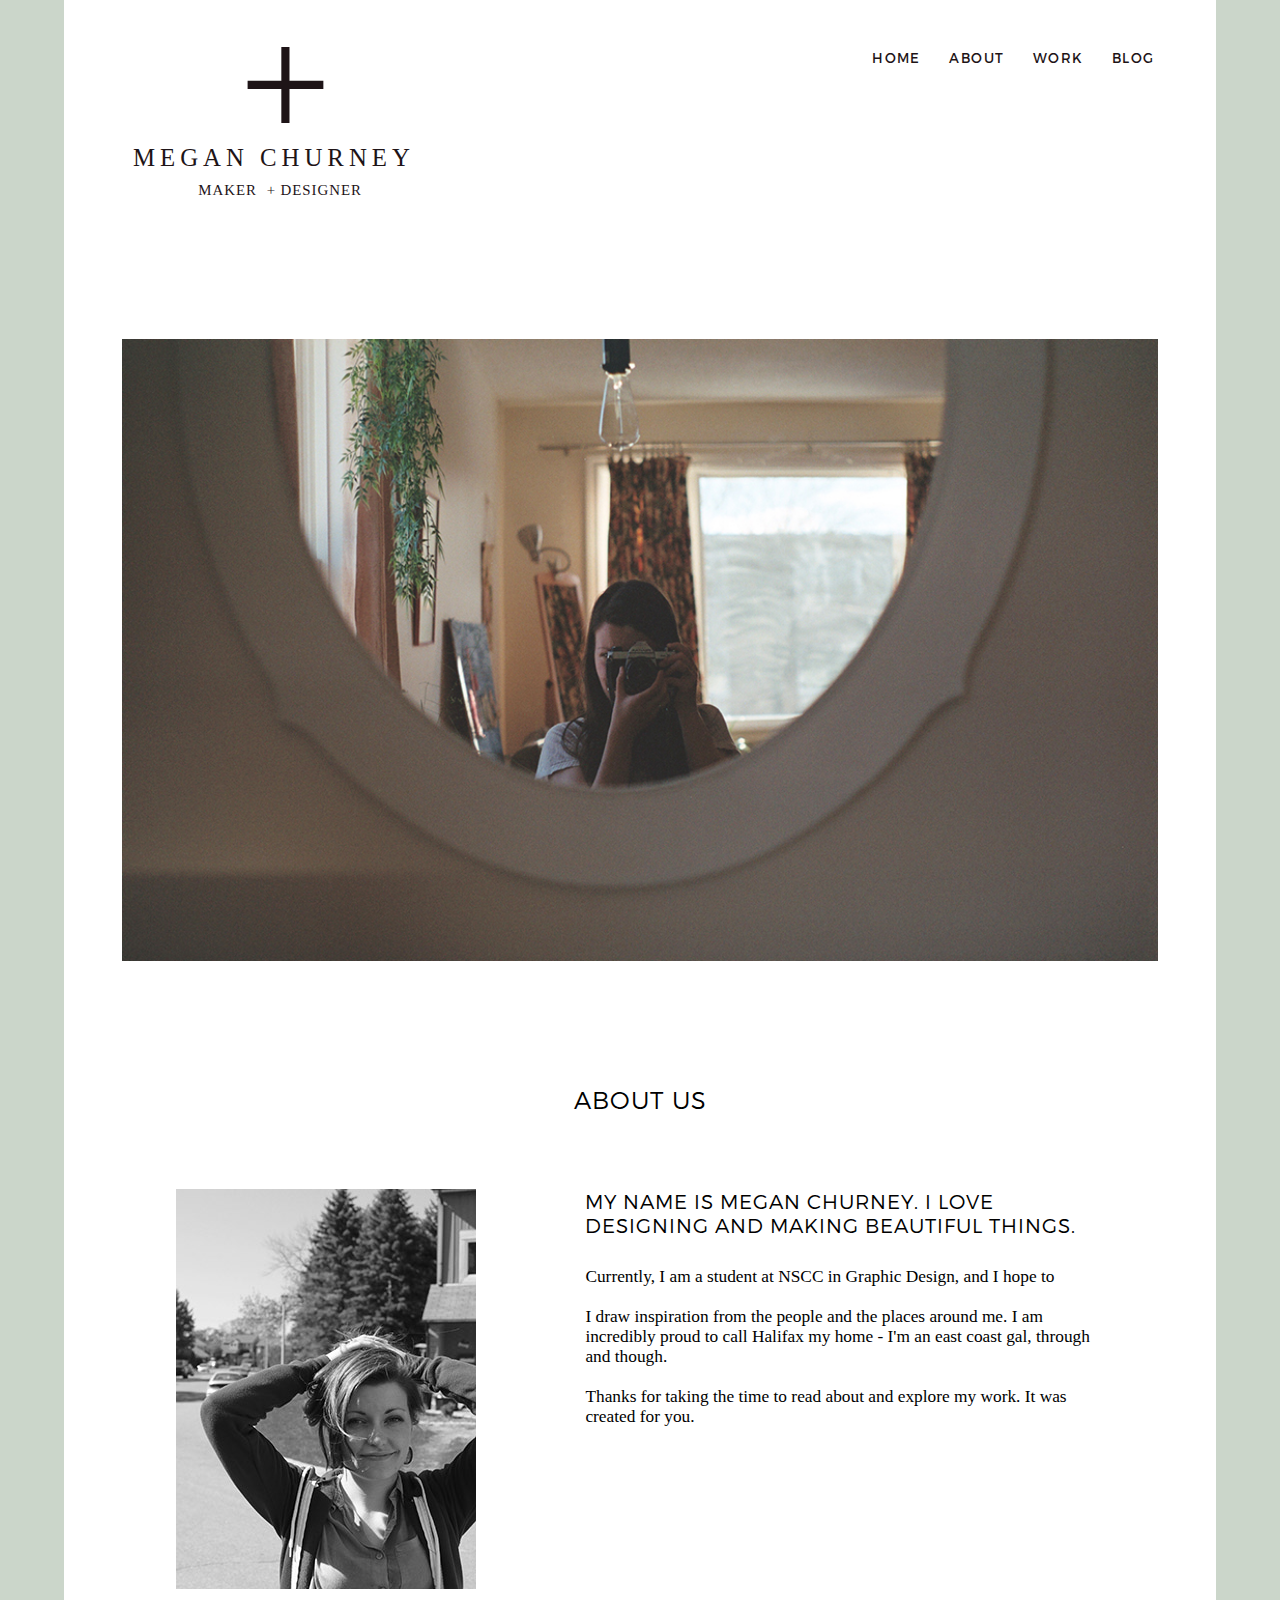
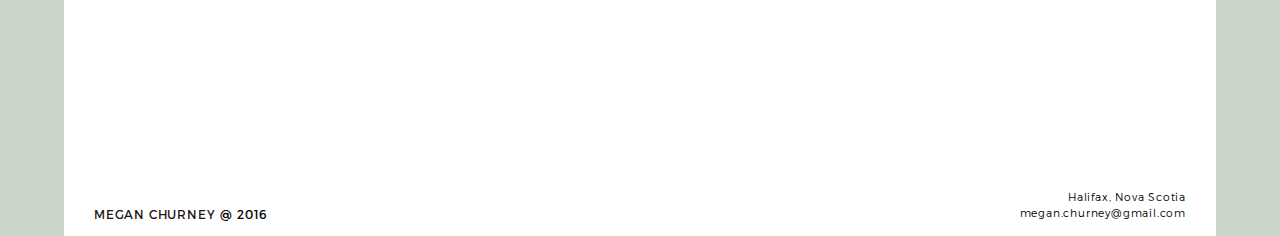
==== about.html @ f29d2ff0 "First Commit" ====
<!DOCTYPE html>
<html lan="en">
<head>
	<meta charset="UTF-8">
	<meta name="viewport" content="width=device-width; initial-scale=1.0; maximum-scale=1.0;">
	<title>Megan Churney | About</title>
	<link rel="stylesheet" href="stylesheets/style.css">
	<link rel="stylesheet" href="stylesheets/about.css">
</head>
<body>
	<div class="green-bars">
	<div class="wrapper">
	<header>
		<!-- INSERT LOGO HERE -->
		<img src="img/logo.svg" alt="Logo" />
		<nav>
			<a href="index.html">Home</a>
			<a href="about.html">About</a>
			<a href="work.html">Work</a>
			<a href="blog.html">Blog</a>
			<!-- <a href="shop.html">Shop</a> -->
		</nav>	
	</header>

	<div class="splash">
		<img src="img/about-splash.jpg" alt="About Page" />

	<!-- about-splash -->
	</div>

	<h1 class="page-title">About Us</h1>

	<div class="about">
		<!-- INSERT MEGAN HERE -->
		<img src="img/about-meg.jpg" alt="Megan" />

		<div class="about-blurb">
			<h2 class="subtitle">My name is Megan Churney. I love designing and making beautiful things.</h2>
			<p class="body-copy">Currently, I am a student at NSCC in Graphic Design, and I hope to </p>
			<p class="body-copy">I draw inspiration from the people and the places around me. I am incredibly proud to call Halifax my home - I'm an east coast gal, through and though. </p>
			<p class="body-copy">Thanks for taking the time to read about and explore my work. It was created for you.</p>
		<!-- about-blurb -->
		</div>
	<!-- about -->
	</div>

	<footer>
		<div>
		<a href="index.html">Megan Churney</a>@ 2016
		</div>

		<div>
			<p>Halifax, Nova Scotia</p>
			<p>megan.churney@gmail.com</p>
		</div>
	<!-- footer -->
	</footer>
	<!-- wrapper -->
	</div>
	<!-- green bars -->
	</div>
</body>
</html>
---- stylesheets/style.css ----
/*----------- FONTS -----------*/
@font-face {
	font-family: Montserrat-light;
	src: url(../fonts/Montserrat-Light.otf);
}
@font-face {
	font-family: Montserrat-reg;
	src: url(../fonts/Montserrat-Regular.otf);
}
@font-face {
	font-family: BerkeBoo;
	src: url(../fonts/BerkeBoo);
}

/*----------- GENERAL ----------*/
* {
	margin: 0;
	padding: 0;
}

body {
	background-color: #F6D4BA;
}

.green-bars {
	height: 100%;
	width: 100%;
	background-color: #CBD6CA;
}

.wrapper {
	margin: 0 auto;
	width: 90%;
	background-color: white;
}

/*---------- HEADER ----------*/
header {
	width: 98%;
	margin: 0 auto;
	display: flex;
	justify-content: space-between;
}

header img {
	height: 100%;
	width: 27%;
	padding-left: 55px;

}

.hamburger {
	display: none;
}

nav {
	display: flex;
	justify-content: space-between;
	font-family: Montserrat-reg;
	font-size: 10pt;
	text-transform: uppercase;
	letter-spacing: 1.4px;
	width: 25%;
	padding: 50px;
} 

nav a {
	color: #1E1417;
	text-decoration: none;
}

nav a:hover {
	color: #D1C9BE;
}

/*---------- SPLASH ----------*/
.splash {
	width: 90%;
	max-height: 750px;
	/*background-color: #1E1417;*/
	margin: 0 auto;
	margin-top: 140px;
}

.splash img {
	width: 100%;
}

/*---------- SLIDER ----------*/
.slider {
	width: 75%;
	height: 230px;
	margin: 0 auto;
	margin-top: 120px;
	display: flex;
	justify-content: space-around;
}

.slider-item1, .slider-item2, .slider-item3 {
	width: 27%;
	height: 100%;
}

.slider-item1 {
	background-color: #D28974;
}

.slider-item1 img, .slider-item2 img, .slider-item3 img {
	-webkit-filter: grayscale(20%);
}

.slider-item2 {
	background-color: #C6A28C;
}

.slider-item3 {
	background-color: #E6BC96;
}


/*---------- MISC PAGE CONTENT ----------*/
.page-title, .subtitle, .credits, .filter {
	font-family: Montserrat-light;
	text-transform: uppercase;
	font-weight: lighter;
	letter-spacing: 1px;
}

.page-title {
	font-size: 18pt;
	text-align: center;
	padding-top: 120px;
	padding-bottom: 75px;
}

.subtitle {
	font-size: 15pt;
	padding-top: 0;
	padding-bottom: 30px;
}

.body-copy {
	font-size: 13pt;
	font-family: BerkeBoo;
	line-height: 20px;
	padding-bottom: 20px;
}

.filter {
	font-size: 10pt;
	padding-top: 8px;
}


/*---------- FOOTER ----------*/
footer {
	display: flex;
	justify-content: space-between;
	align-items: flex-end;
	font-family: Montserrat-reg;
	letter-spacing: 0.8px;
	font-size: 9pt;
	padding: 200px 0 15px 30px;
}

footer a {
	color: #1E1417;
	text-decoration: none;
	text-transform: uppercase;
	padding-right: 5px;
}

footer p {
	font-family: Montserrat-light;
	text-align: right;
	padding-right: 30px;
	line-height: 16px;
	font-size: 8pt;
}

/*---------- *** MEDIA QUERIES *** ----------*/

@media only screen and (max-width: 1232px) {
.wrapper {width: 95%;}
}


@media only screen and (max-width: 1168px) {
.wrapper {width: 100%;}
}
---- stylesheets/about.css ----
.about {
	width: 90%;
	margin: 0 auto;
	display: flex;
	justify-content: space-around;
}

.about-blurb {
	width: 50%;
}
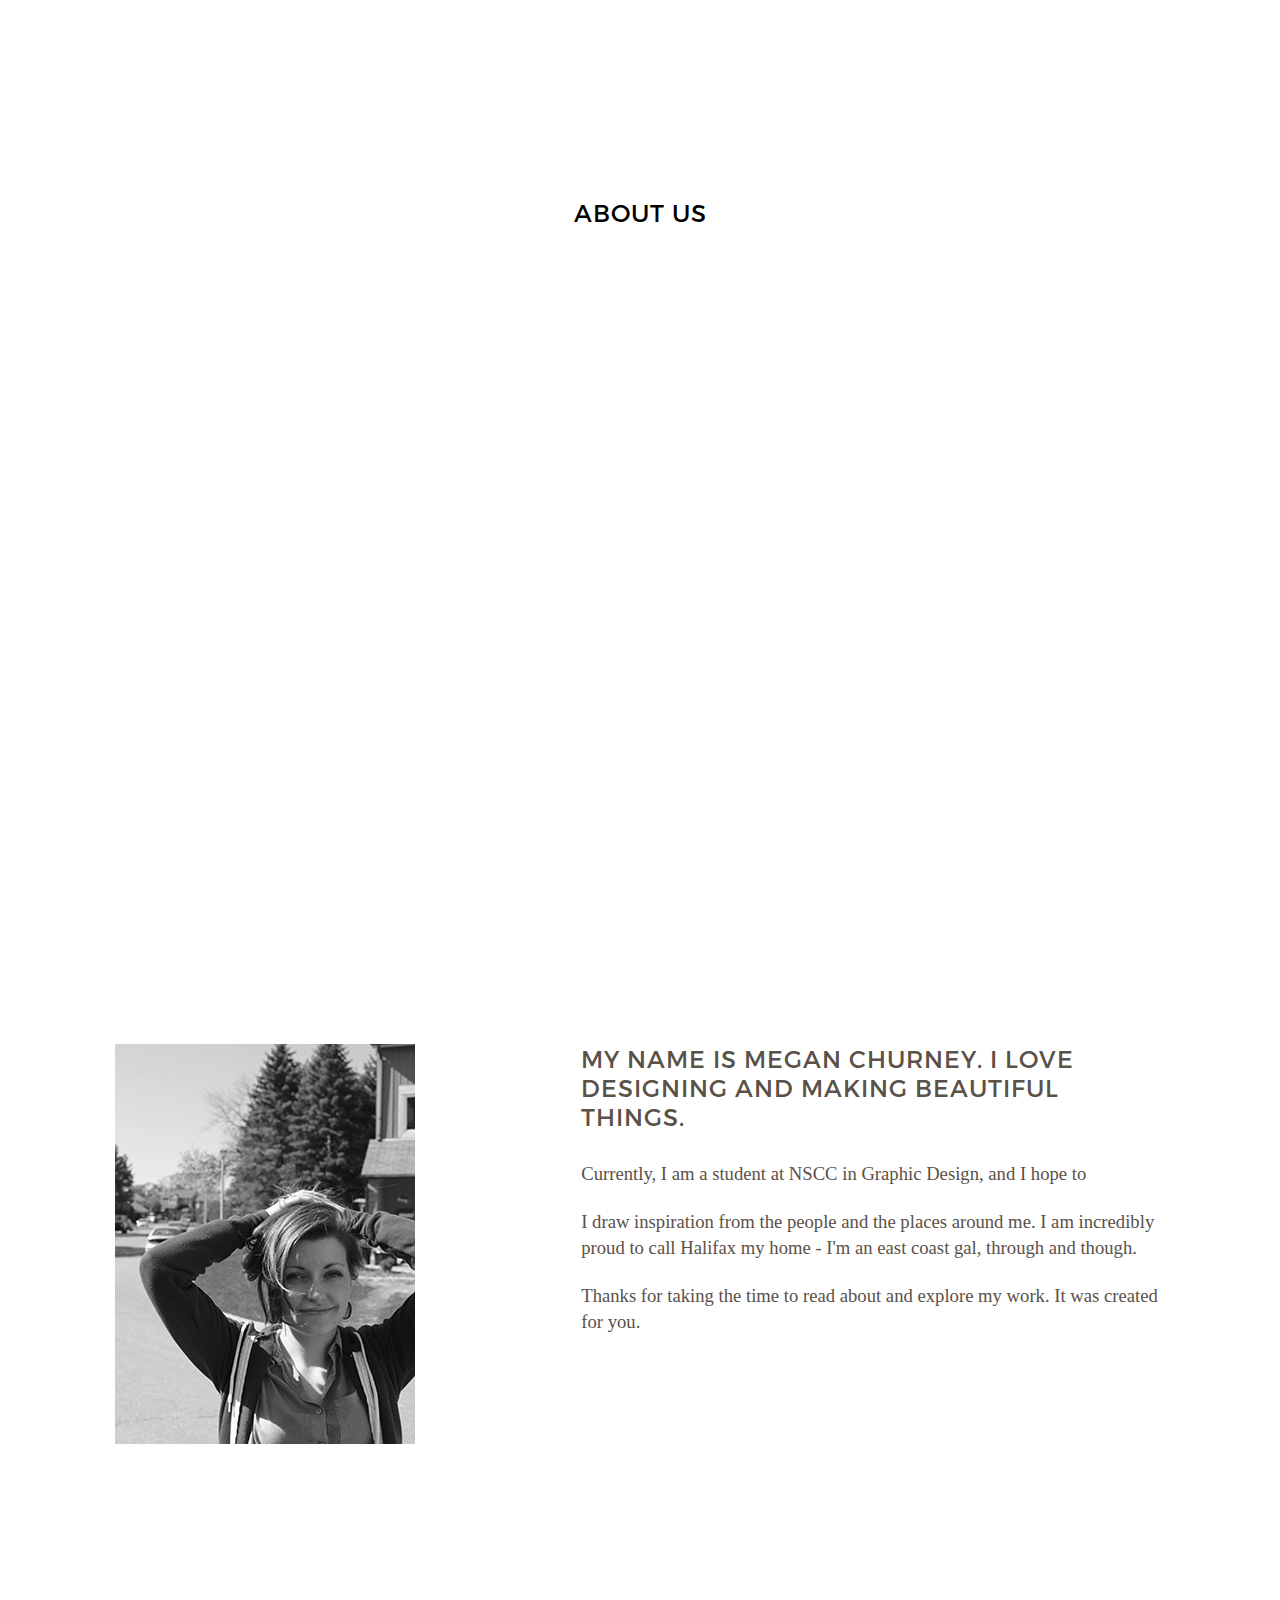
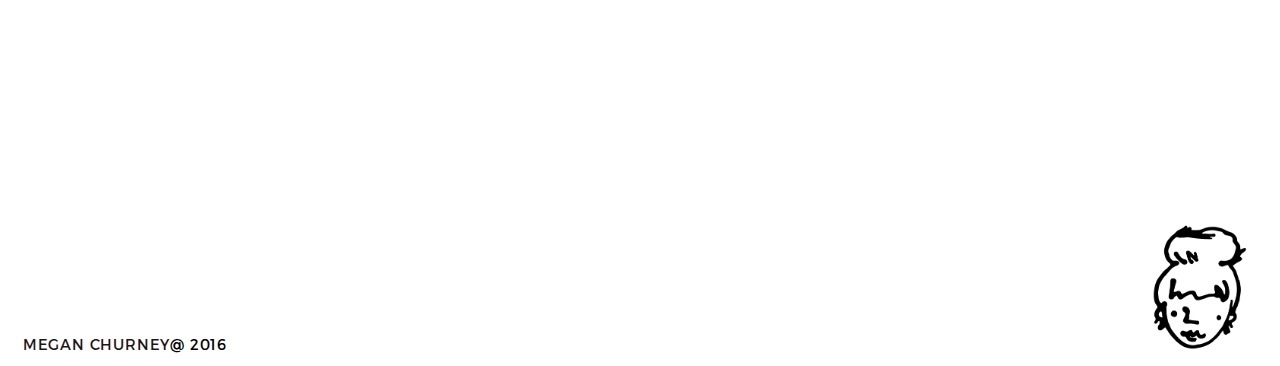
==== commit 52229793: "New Update to Site" ====
--- a/about.html
+++ b/about.html
@@ -2,31 +2,26 @@
 <html lan="en">
 <head>
 	<meta charset="UTF-8">
-	<meta name="viewport" content="width=device-width; initial-scale=1.0; maximum-scale=1.0;">
+	<meta name="viewport" content="width=device-width, initial-scale=1.0, maximum-scale=1.0">
 	<title>Megan Churney | About</title>
-	<link rel="stylesheet" href="stylesheets/style.css">
-	<link rel="stylesheet" href="stylesheets/about.css">
+	<link rel="stylesheet" href="style.css">
+	<!-- <link rel="stylesheet" href="stylesheets/about.css"> -->
 </head>
 <body>
-	<div class="green-bars">
+	<!-- <div class="green-bars"> -->
 	<div class="wrapper">
 	<header>
-		<!-- INSERT LOGO HERE -->
-		<img src="img/logo.svg" alt="Logo" />
+		<!-- INSERT LINKED LOGO HERE -->
+	<!-- 	<img src="img/logo.svg" alt="Logo" /> -->
+		
 		<nav>
-			<a href="index.html">Home</a>
 			<a href="about.html">About</a>
-			<a href="work.html">Work</a>
-			<a href="blog.html">Blog</a>
-			<!-- <a href="shop.html">Shop</a> -->
+			<a href="portfolio.html">Portfolio</a>
+			<a href="contact.html">Contact</a>
 		</nav>	
 	</header>
 
-	<div class="splash">
-		<img src="img/about-splash.jpg" alt="About Page" />
 
-	<!-- about-splash -->
-	</div>
 
 	<h1 class="page-title">About Us</h1>
 
@@ -46,18 +41,18 @@
 
 	<footer>
 		<div>
+		<!-- <p>Halifax, Nova Scotia</p>
+		<p>megan.churney@gmail.com</p>
+		<br> -->
 		<a href="index.html">Megan Churney</a>@ 2016
 		</div>
 
-		<div>
-			<p>Halifax, Nova Scotia</p>
-			<p>megan.churney@gmail.com</p>
-		</div>
+		<img class="face" src="img/face.png" alt="Face Logo" />
 	<!-- footer -->
 	</footer>
 	<!-- wrapper -->
 	</div>
-	<!-- green bars -->
-	</div>
+	<!-- green bars
+	</div> -->
 </body>
 </html>--- a/style.css
+++ b/style.css
@@ -0,0 +1,206 @@
+----------- FONTS -----------*/
+@font-face {
+	font-family: Montserrat-light;
+	src: url(./fonts/Montserrat-Light.otf);
+}
+@font-face {
+	font-family: Montserrat-reg;
+	src: url(./fonts/Montserrat-Regular.otf);
+}
+@font-face {
+	font-family: BerkeBoo;
+	src: url(./fonts/BerkeBoo);
+}
+
+/*----------- GENERAL ----------*/
+* {
+	margin: 0;
+	padding: 0;
+}
+
+body {
+	background-color: black;
+}
+
+/*.white-bars {
+	height: 100%;
+	width: 100%;
+	background-color: #fff;
+}*/
+
+.wrapper {
+	margin: 0 auto;
+	width: 100%;
+	background-color: white;
+	z-index: -2;
+	position: absolute;
+}
+
+/*---------- HEADER ----------*/
+
+header {
+	display: flex;
+	justify-content: space-between;
+}
+
+.logo {
+	width: 60%;
+	height: 60%;
+	padding-top: 10px;
+}
+
+.hero {
+	text-align: center;
+	z-index: -1;
+	position: absolute;
+}
+
+.hero img {
+	width: 100%;
+}
+
+nav {
+	display: flex;
+	justify-content: space-around;
+	font-family: Montserrat-reg;
+	font-size: 11pt;
+	letter-spacing: 1.4px;
+	width: 25%;
+	padding: 30px;
+} 
+
+nav a {
+	color: white;
+	text-decoration: none;
+}
+
+nav a:hover {
+	color: #D1C9BE;
+}
+
+/*---------- CONTENT ----------*/
+.about {
+	width: 95%;
+	margin: 0 auto;
+	padding-top: 58%;
+	padding-bottom: 5%;
+	display: flex;
+	justify-content: space-around;
+}
+
+.about a {
+	margin-top: -70px;
+	margin-right: -100px;
+}
+
+.about-blurb {
+	width: 48%;
+}
+
+.page-title, .subtitle, .filter {
+	font-family: Montserrat-reg;
+	text-transform: uppercase;
+	font-weight: lighter;
+	letter-spacing: 1px;
+}
+
+.page-title {
+	font-size: 18pt;
+	text-align: center;
+	padding-top: 120px;
+	padding-bottom: 75px;
+}
+
+.subtitle {
+	font-size: 18pt;
+	padding-top: 0;
+	padding-bottom: 30px;
+	color: #5A5148;
+}
+
+.body-copy, ul {
+	font-size: 14pt;
+	font-family: Montserrat-light;
+	line-height: 26px;
+	padding-bottom: 22px;
+	color: #5A5148;
+}
+
+.contact {
+	padding-top: 5%;
+}
+
+.contact a {
+	margin-top: -60px;
+	margin-right: -50px;
+}	
+
+.contact-blurb {
+	/*margin: 7% 0 0 47%;*/
+	padding: 0 0 0 50%;
+}
+
+.contact-blurb .body-copy {
+	width: 70%;
+	color: #fff;
+	padding-bottom: 5%;
+}
+
+.contact .subtitle {
+	color: #fff;
+	letter-spacing: 2px;
+	font-size: 26pt;
+	padding-top: 10%;
+}
+
+.contact img {
+	z-index: -1;
+	position: absolute;
+	width: 100%;
+}
+
+.contact-list {
+	list-style: none;
+	color: #fff;
+}
+
+.contact-list a {
+	text-decoration: none;
+	color: #2E3223;
+}
+
+.contact-list a:hover {
+	color: #686A48;
+}
+
+li {
+	padding: 1% 0;
+}
+
+/*---------- FOOTER ----------*/
+footer {
+	display: flex;
+	justify-content: space-between;
+	align-items: flex-end;
+	font-family: Montserrat-reg;
+	letter-spacing: 0.8px;
+	font-size: 11pt;
+	padding: 24% 0 1% 1%;
+}
+
+.credit {
+	padding-bottom: 0.5%;
+}
+
+footer a {
+	color: #1E1417;
+	text-decoration: none;
+	text-transform: uppercase;
+	padding-left: 10px;
+}
+
+.face {
+	width: 8%;
+	height: 8%;
+	padding-right: 30px;
+}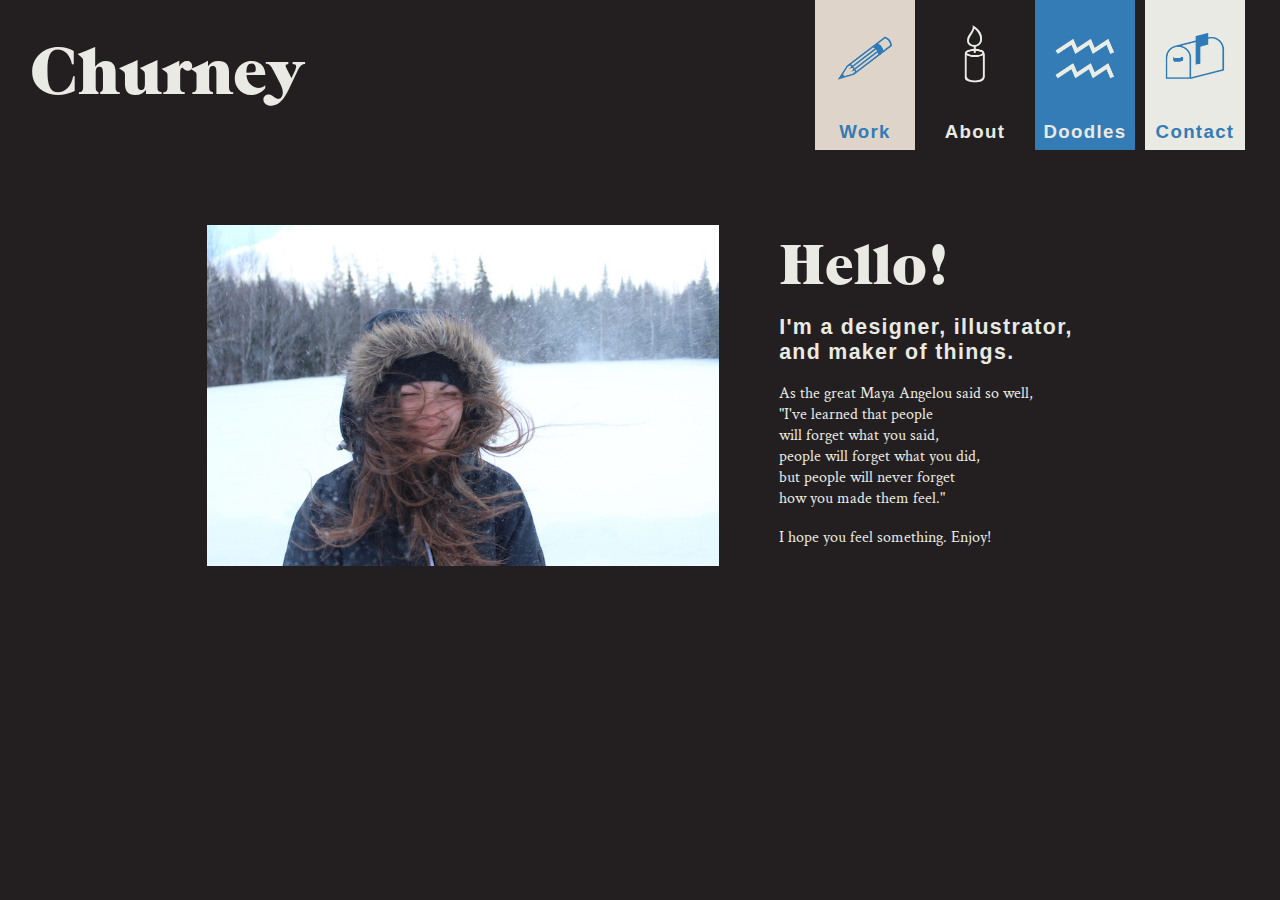
==== commit c23092c2: "changed over to new site design" ====
--- a/about.html
+++ b/about.html
@@ -1,58 +1,98 @@
 <!DOCTYPE html>
-<html lan="en">
-<head>
-	<meta charset="UTF-8">
-	<meta name="viewport" content="width=device-width, initial-scale=1.0, maximum-scale=1.0">
-	<title>Megan Churney | About</title>
-	<link rel="stylesheet" href="style.css">
-	<!-- <link rel="stylesheet" href="stylesheets/about.css"> -->
-</head>
-<body>
-	<!-- <div class="green-bars"> -->
-	<div class="wrapper">
-	<header>
-		<!-- INSERT LINKED LOGO HERE -->
-	<!-- 	<img src="img/logo.svg" alt="Logo" /> -->
-		
+<html>
+
+	<head>
+		<meta charset="utf-8">
+		<title>Churney Design | About</title>
+		<meta name="description" content="Designer, Illustrator, Maker of Things">
+		<link href="https://fonts.googleapis.com/css?family=Crimson+Text" rel="stylesheet">
+		<link rel="stylesheet" href="style.css">
+	</head>
+
+	<body class="about">
+
+<!-- Navigation Bar – – – – – – – – – – – – – – – – – – – – – – – – – – – – -->
+
 		<nav>
-			<a href="about.html">About</a>
-			<a href="portfolio.html">Portfolio</a>
-			<a href="contact.html">Contact</a>
-		</nav>	
-	</header>
+
+			<div class="navbar-logo">
+				<a href="index.html"><h1>Churney</h1></a>
+			</div>
+			
+			
+			<div class="navbar">
+				
+				<div class="navbar-work">
+					<!-- Work = Beige, Blue Text & Pencil-->
+					<a href="index.html">
+						<img src="img/pencil.png" alt="Pencil"/>
+						<h4>Work</h4>
+					</a>
+				</div>	
+			
+				<div class="navbar-about">
+					<!-- About = Black, White Text & Candle-->
+					<a href="about.html">
+						<img src="img/candle.png" alt="Candle"/>
+						<h4>About</h4>
+					</a>
+				</div>
+			
+				<div class="navbar-doodles">	
+					<!-- Doodles = Blue, White Text & Zigzags -->
+					<a href="doodles.html">
+						<img src="img/doodle.png" alt="Zigzag"/>
+						<h4>Doodles</h4>
+					</a>
+				</div>
+
+<!-- 				<div class="navbar-process"> -->
+					<!-- Process = Green, White Text & Hourglass -->
+<!-- 					<a href="process.html">
+						<img src="img/hourglass.png" alt="Hourglass"/>
+						<h4>Process</h4>
+					</a>
+				</div> -->
+	
+				<div class="navbar-contact">
+					<!-- Contact = White, Blue Text & Mail Box -->
+					<a href="contact.html">
+						<img src="img/mailbox.png" alt="Mailbox"/>
+						<h4>Contact</h4>
+					</a>
+				</div>
+
+			</div>	
 
 
+		</nav>
 
-	<h1 class="page-title">About Us</h1>
+<!-- About– – – – – – – – – – – – – – – – – – – – – – – – – – – – – – – – – -->
 
-	<div class="about">
-		<!-- INSERT MEGAN HERE -->
-		<img src="img/about-meg.jpg" alt="Megan" />
+		<div class="about-content">
+			
+			<img src="img/about-meg.jpg" alt="Portrait of Megan"/>
 
-		<div class="about-blurb">
-			<h2 class="subtitle">My name is Megan Churney. I love designing and making beautiful things.</h2>
-			<p class="body-copy">Currently, I am a student at NSCC in Graphic Design, and I hope to </p>
-			<p class="body-copy">I draw inspiration from the people and the places around me. I am incredibly proud to call Halifax my home - I'm an east coast gal, through and though. </p>
-			<p class="body-copy">Thanks for taking the time to read about and explore my work. It was created for you.</p>
-		<!-- about-blurb -->
-		</div>
-	<!-- about -->
-	</div>
+			<div class="blurb">
+				<h1>Hello!</h1>
+				<br>
+				<h3>I'm a designer, illustrator,</h3>
+				<h3>and maker of things.</h3>
+				<br>
+				<p>As the great Maya Angelou said so well,</p>
+				<p>"I've learned that people</p>
+				<p>will forget what you said,</p>
+				<p>people will forget what you did,</p>
+				<p>but people will never forget</p>
+				<p>how you made them feel."</p>
+				<br>
+				<p>I hope you feel something. Enjoy!</p>
+			</div>
 
-	<footer>
-		<div>
-		<!-- <p>Halifax, Nova Scotia</p>
-		<p>megan.churney@gmail.com</p>
-		<br> -->
-		<a href="index.html">Megan Churney</a>@ 2016
+			<!-- <img src="img/about-meg.jpg" alt="Portrait of Megan"/> -->
+		
 		</div>
 
-		<img class="face" src="img/face.png" alt="Face Logo" />
-	<!-- footer -->
-	</footer>
-	<!-- wrapper -->
-	</div>
-	<!-- green bars
-	</div> -->
-</body>
+	</body>
+
 </html>--- a/style.css
+++ b/style.css
@@ -1,206 +1,389 @@
------------ FONTS -----------*/
-@font-face {
-	font-family: Montserrat-light;
-	src: url(./fonts/Montserrat-Light.otf);
-}
-@font-face {
-	font-family: Montserrat-reg;
-	src: url(./fonts/Montserrat-Regular.otf);
-}
-@font-face {
-	font-family: BerkeBoo;
-	src: url(./fonts/BerkeBoo);
-}
-
-/*----------- GENERAL ----------*/
+/* GENERAL */
+
 * {
 	margin: 0;
 	padding: 0;
 }
 
-body {
-	background-color: black;
-}
-
-/*.white-bars {
-	height: 100%;
-	width: 100%;
-	background-color: #fff;
+@font-face {
+    font-family: GrouchITC;
+    src: url(fonts/GrouchITC.otf);
+}
+
+@keyframes fadein {
+	from { opacity: 0;}
+	to { opacity: 1;}
+}
+
+@-webkit-keyframes fadeEffect {
+	from {opacity: 0;}
+	to {opacity: 1;}
+}
+
+
+a {
+	text-decoration: none;
+}
+
+/* – – – – – – – – – – – – – – – – – – – – */
+
+/* FONTS
+		Titles - GrouchITC
+		Headings - Futura
+		Subheadings - Futura
+		Body Copy - Crimson Text
+*/
+
+h1 { 
+	font-family: 'GrouchITC', serif;
+	font-size: 50pt;
+	padding: 30px;
+}
+
+h2 {
+	font-family: 'GrouchITC', serif;
+	font-size: 16pt;
+	padding: 0 10px 0 30px;
+	margin-top: 30px;
+	letter-spacing: 1pt;
+}
+
+h3 {
+	font-family: 'Futura', sans-serif;
+	font-size: 16pt;
+	margin: 10px 10px 0 30px;
+	letter-spacing: 1pt;
+}
+
+h4 {
+	font-family: 'Futura', sans-serif;
+	font-size: 14pt;
+	letter-spacing: 1pt;
+}
+
+.subtitle {
+	font-family: 'Crimson Text', serif;
+	font-size: 14pt;
+}
+
+p {
+	font-family: 'Crimson Text', serif;
+	font-size: 12pt;
+	margin: 0 10px 0 30px;
+}
+
+/* – – – – – – – – – – – – – – – – – – – – */
+
+/* COLOURS
+		Work = Beige
+		About = Black
+		Doodles = Blue
+		Process = Green
+		Contact = White
+*/
+
+.work {
+	background-color: #dfd4c9;
+	color: #347cb6;
+}
+
+.work a {
+	color: #347cb6;
+}
+
+.about {
+	background-color: #231f20;
+	color: #e9eae3;
+}
+
+.about a {
+	color: #e9eae3;
+}
+
+.doodles {
+	background-color: #347cb6;
+	color: #e9eae3;
+}
+
+.doodles a {
+	color: #e9eae3;
+}
+
+/*.process {
+	background-color: #5d8c87;
+	color: #e9eae3;
+}
+
+.process a {
+	color: #e9eae3;
 }*/
 
-.wrapper {
-	margin: 0 auto;
-	width: 100%;
-	background-color: white;
-	z-index: -2;
-	position: absolute;
-}
-
-/*---------- HEADER ----------*/
-
-header {
-	display: flex;
-	justify-content: space-between;
-}
-
-.logo {
-	width: 60%;
-	height: 60%;
-	padding-top: 10px;
-}
-
-.hero {
+.contact {
+	background-color: #e9eae3;
+	color: #347cb6;
+}
+
+.contact a {
+	color: #347cb6;
+}
+
+/* – – – – – – – – – – – – – – – – – – – – */
+
+/* NAV BAR
+		Work = Beige, Blue Text & Pencil
+		About = Black, White Text & Candle
+		Doodles = Blue, White Text & Zigzags
+		Process = Green, White Text & Hourglass
+		Contact = White, Blue Text & Mail Box
+*/
+
+nav {
+	display: flex;
+	justify-content: space-between; 
+}
+
+.navbar {
+	display: flex;
+	justify-content: flex-end; 
 	text-align: center;
-	z-index: -1;
-	position: absolute;
-}
-
-.hero img {
-	width: 100%;
-}
-
-nav {
-	display: flex;
-	justify-content: space-around;
-	font-family: Montserrat-reg;
-	font-size: 11pt;
-	letter-spacing: 1.4px;
-	width: 25%;
-	padding: 30px;
-} 
-
-nav a {
-	color: white;
+	padding-right: 30px;
+}
+
+.navbar-work {
+	background-color: #dfd4c9;
+	height: 150px;
+	width: 100px;
+	margin: 0 5px 5px 5px;
+}
+
+.navbar-work a {
+	color: #347cb6;
+}
+
+.navbar-work img {
+	width: 80%;
+}
+
+.navbar-about {
+	background-color: #231f20;
+	color: #e9eae3;
+	height: 150px;
+	width: 100px;
+	margin: 0 5px 5px 5px;
+}
+
+.navbar-about a {
+	color: #e9eae3;
+}
+
+.navbar-about img {
+	width: 80%;
+}
+
+.navbar-doodles {
+	background-color: #347cb6;
+	color: #e9eae3;
+	height: 150px;
+	width: 100px;
+	margin: 0 5px 5px 5px;
+}
+
+.navbar-doodles a {
+	color: #e9eae3;
+}
+
+.navbar-doodles img {
+	width: 80%;
+}
+
+/*.navbar-process {
+	background-color: #5d8c87;
+	color: #e9eae3;
+	height: 150px;
+	width: 100px;
+	margin: 0 5px 5px 5px;
+}
+
+.navbar-process a {
+	color: #e9eae3;
+}
+
+.navbar-process img {
+	width: 80%;
+}*/
+
+.navbar-contact {
+	background-color: #e9eae3;
+	color: #347cb6;
+	height: 150px;
+	width: 100px;	
+	margin: 0 5px 5px 5px;
+}
+
+.navbar-contact a {
+	color: #347cb6;
+}
+
+.navbar-contact img {
+	width: 80%;
+}
+
+/* – – – – – – – – – – – – – – – – – – – – */
+
+/* WORK */
+/* the sidebar*/
+
+.container {
+	margin-top: 40px;
+	display: flex;
+	
+}
+
+.container h2 {
+	padding-bottom: 10px;
+}
+
+.sidebar-nav {
+	display: flex;
+	flex-direction: column;
+}
+
+.work button {
+	background-color: #e9eae3;
+	color: #347cb6;
+	border: none;
+	padding: 5px 10px;
+	margin: 3px 30px;
 	text-decoration: none;
-}
-
-nav a:hover {
-	color: #D1C9BE;
-}
-
-/*---------- CONTENT ----------*/
-.about {
-	width: 95%;
-	margin: 0 auto;
-	padding-top: 58%;
-	padding-bottom: 5%;
-	display: flex;
-	justify-content: space-around;
-}
-
-.about a {
-	margin-top: -70px;
-	margin-right: -100px;
-}
-
-.about-blurb {
-	width: 48%;
-}
-
-.page-title, .subtitle, .filter {
-	font-family: Montserrat-reg;
-	text-transform: uppercase;
-	font-weight: lighter;
-	letter-spacing: 1px;
-}
-
-.page-title {
-	font-size: 18pt;
+	text-align: left;
+	cursor: pointer;
+	outline: none;
+}
+
+.work .active {
+	background-color: #dfd4c9;
+	outline: none;
+}
+
+.sidebar-nav h4 {
+	font-size: 12pt;
+}
+
+/* the client & project content */
+.work-content {
+	width: 70%;
+}
+
+.workItem {
+	display: none;
+	-webkit-animation: fadeEffect 1s;
+	animation: fadeEffect 1s;
+}
+
+.workItem img {
+	padding: 30px 10px 30px 30px;
+}
+
+
+.workItem h1 {
+	font-size: 30pt;
+	width: 50%;
+}
+
+.workItem h3 {
+	font-size: 14pt;
+	padding-bottom: 20px;
+	width: 75%;
+}
+
+.workItem h4 {
+	font-size: 12pt;
+	padding-left: 30px;
+	padding-bottom: 15px;
+}
+
+.workItem .subtitle {
+	font-size: 12pt;
+	padding-bottom: 3px;
+}
+
+.workItem p {
+	font-size: 10pt;
+}
+
+/* – – – – – – – – – – – – – – – – – – – – */
+
+/* ABOUT */
+
+.about-content {
+	display: flex;
+	justify-content: center;
+	margin-top: 70px;
+}
+
+.about-content img {
+	width: 40%;
+	height: 40%;
+	padding-right: 60px;
+}
+
+.blurb {
+	margin-top: 5px;
+}
+
+.blurb h3, .blurb p {
+	margin: 0;
+}
+
+/* – – – – – – – – – – – – – – – – – – – – */
+
+/* DOODLES */
+
+.doodles button {
+	background-color: #231f20;
+	color: #e9eae3;
+	border: none;
+	padding: 5px 100px 5px 10px;
+	margin: 3px 30px;
+	text-decoration: none;
+	text-align: left;
+	cursor: pointer;
+	outline: none;
+}
+
+.doodles .active {
+	background-color: #347cb6;
+	outline: none;
+}
+
+
+/* – – – – – – – – – – – – – – – – – – – – */
+
+/* CONTACT */
+
+.contact .blurb {
 	text-align: center;
-	padding-top: 120px;
-	padding-bottom: 75px;
-}
-
-.subtitle {
-	font-size: 18pt;
-	padding-top: 0;
-	padding-bottom: 30px;
-	color: #5A5148;
-}
-
-.body-copy, ul {
-	font-size: 14pt;
-	font-family: Montserrat-light;
-	line-height: 26px;
-	padding-bottom: 22px;
-	color: #5A5148;
-}
-
-.contact {
-	padding-top: 5%;
-}
-
-.contact a {
-	margin-top: -60px;
-	margin-right: -50px;
-}	
-
-.contact-blurb {
-	/*margin: 7% 0 0 47%;*/
-	padding: 0 0 0 50%;
-}
-
-.contact-blurb .body-copy {
-	width: 70%;
-	color: #fff;
-	padding-bottom: 5%;
-}
-
-.contact .subtitle {
-	color: #fff;
-	letter-spacing: 2px;
-	font-size: 26pt;
-	padding-top: 10%;
-}
-
-.contact img {
-	z-index: -1;
-	position: absolute;
-	width: 100%;
-}
-
-.contact-list {
-	list-style: none;
-	color: #fff;
-}
-
-.contact-list a {
-	text-decoration: none;
-	color: #2E3223;
-}
-
-.contact-list a:hover {
-	color: #686A48;
-}
-
-li {
-	padding: 1% 0;
-}
-
-/*---------- FOOTER ----------*/
+	padding-top: 70px;
+}
+
+.blurb h1 {
+	padding: 0;
+	font-size: 42pt;
+}
+
+/* – – – – – – – – – – – – – – – – – – – – */
+
+/* FOOTER */
+
 footer {
-	display: flex;
-	justify-content: space-between;
-	align-items: flex-end;
-	font-family: Montserrat-reg;
-	letter-spacing: 0.8px;
-	font-size: 11pt;
-	padding: 24% 0 1% 1%;
-}
-
-.credit {
-	padding-bottom: 0.5%;
-}
-
-footer a {
-	color: #1E1417;
-	text-decoration: none;
-	text-transform: uppercase;
-	padding-left: 10px;
-}
-
-.face {
-	width: 8%;
-	height: 8%;
-	padding-right: 30px;
-}+	padding-bottom: 50px;
+}
+
+
+
+
+
+
+
+
+
